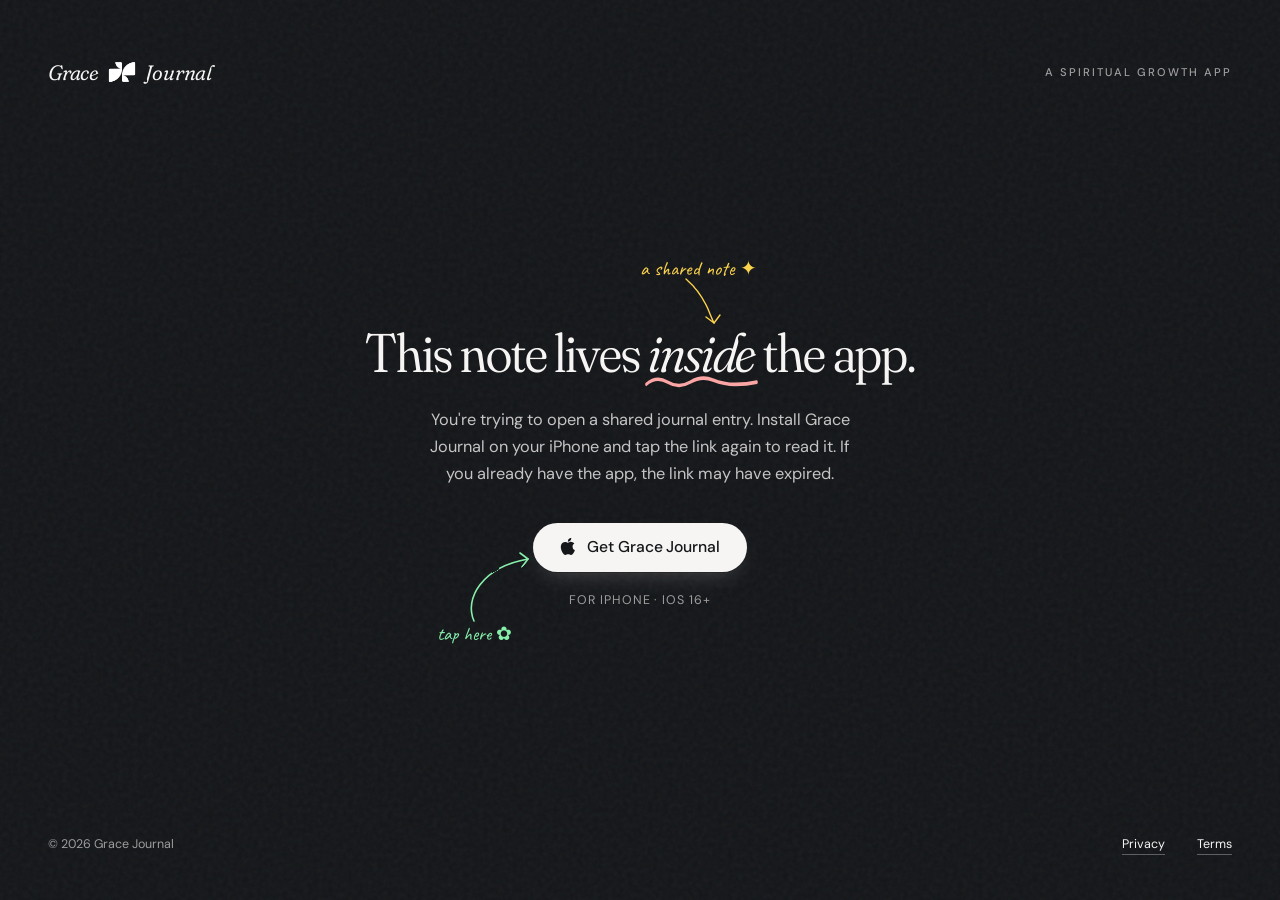
==== d/index.html @ b7d51db0 "Update Update" ====
<!DOCTYPE html>
<html lang="en">
<head>
<meta charset="UTF-8">
<meta name="viewport" content="width=device-width, initial-scale=1.0">
<title>A shared note — Grace Journal</title>
<meta name="description" content="Someone shared a journal entry from Grace Journal. Install the app on your iPhone and tap the link again to read it.">
<meta name="theme-color" content="#141619">

<link rel="icon" type="image/png" sizes="32x32" href="/Static/icons/favicon-32.png?v=2">
<link rel="icon" type="image/png" sizes="192x192" href="/Static/icons/apple-touch-icon.png?v=2">
<link rel="apple-touch-icon" sizes="180x180" href="/Static/icons/apple-touch-icon.png?v=2">

<meta property="og:site_name" content="Grace Journal">
<meta property="og:locale" content="en_US">
<meta property="og:type" content="website">
<meta property="og:url" content="https://gracejournal.co">
<meta property="og:title" content="A shared note from Grace Journal">
<meta property="og:description" content="Someone shared a journal entry from Grace Journal. Install the app on your iPhone and tap the link again to read it.">
<meta property="og:image" content="https://gracejournal.co/Static/icons/og-image.png">
<meta property="og:image:secure_url" content="https://gracejournal.co/Static/icons/og-image.png">
<meta property="og:image:type" content="image/png">
<meta property="og:image:width" content="1200">
<meta property="og:image:height" content="630">
<meta property="og:image:alt" content="Grace Journal — a spiritual growth app">

<meta name="twitter:card" content="summary_large_image">
<meta name="twitter:title" content="A shared note from Grace Journal">
<meta name="twitter:description" content="Someone shared a journal entry from Grace Journal. Install the app on your iPhone and tap the link again to read it.">
<meta name="twitter:image" content="https://gracejournal.co/Static/icons/og-image.png">
<meta name="twitter:image:alt" content="Grace Journal — a spiritual growth app">

<link rel="preconnect" href="https://fonts.googleapis.com">
<link rel="preconnect" href="https://fonts.gstatic.com" crossorigin>
<link href="https://fonts.googleapis.com/css2?family=Fraunces:ital,opsz,wght,SOFT@0,9..144,300..600,30..100;1,9..144,300..600,30..100&family=DM+Sans:wght@400;500&family=Caveat:wght@400;600&display=swap" rel="stylesheet">

<link rel="stylesheet" href="/Static/share.css">
</head>
<body>

<svg class="defs" aria-hidden="true">
  <defs>
    <filter id="rough" x="-5%" y="-5%" width="110%" height="110%">
      <feTurbulence type="fractalNoise" baseFrequency="0.03" numOctaves="2" seed="4"/>
      <feDisplacementMap in="SourceGraphic" scale="2"/>
    </filter>
  </defs>
</svg>

<header>
  <a href="/" class="brand">
    <span class="wordmark">Grace</span>
    <img class="brand-logo" src="/Static/icons/logo.png" alt="Grace Journal logo">
    <span class="wordmark">Journal</span>
  </a>
  <span class="meta">A Spiritual Growth App</span>
</header>

<main>
  <div class="share-wrap">

    <span class="ann ann-headline">a shared note ✦</span>
    <svg class="ann-arrow-headline" viewBox="0 0 55 55" width="55" height="55" aria-hidden="true">
      <path d="M 8 6 Q 22 18, 30 36 Q 34 46, 36 50"
            stroke="currentColor" stroke-width="1.4"
            fill="none" stroke-linecap="round"
            filter="url(#rough)"/>
      <path d="M 28 44 L 36 50 L 42 42"
            stroke="currentColor" stroke-width="1.4"
            fill="none" stroke-linecap="round" stroke-linejoin="round"
            filter="url(#rough)"/>
    </svg>

    <h1 class="headline">
      This note lives <em class="ul ul-coral">inside</em> the app.
    </h1>

    <p class="lede">
      You're trying to open a shared journal entry. Install Grace Journal on your iPhone and tap the link again to read it. If you already have the app, the link may have expired.
    </p>

    <div class="cta-wrap">
      <a href="https://apps.apple.com/" class="cta">
        <svg viewBox="0 0 24 24" fill="currentColor" aria-hidden="true">
          <path d="M17.05 12.04c-.03-2.95 2.41-4.36 2.52-4.43-1.38-2.01-3.52-2.29-4.28-2.32-1.81-.18-3.55 1.07-4.47 1.07-.94 0-2.36-1.05-3.88-1.02-2 .03-3.84 1.16-4.87 2.95-2.08 3.6-.53 8.92 1.5 11.84.99 1.43 2.17 3.04 3.71 2.98 1.5-.06 2.07-.97 3.88-.97 1.81 0 2.32.97 3.9.94 1.61-.03 2.63-1.46 3.61-2.9 1.14-1.66 1.6-3.27 1.63-3.36-.04-.02-3.13-1.2-3.16-4.78zM14.16 3.45c.81-.99 1.36-2.36 1.21-3.73-1.17.05-2.59.78-3.43 1.76-.75.87-1.41 2.26-1.23 3.6 1.3.1 2.64-.66 3.45-1.63z"/>
        </svg>
        Get Grace Journal
      </a>
      <svg class="ann-arrow-cta" viewBox="0 0 80 80" width="80" height="80" aria-hidden="true">
        <path d="M 10 72 C 0 50, 18 18, 64 10"
              stroke="currentColor" stroke-width="1.6"
              fill="none" stroke-linecap="round"
              filter="url(#rough)"/>
        <path d="M 56 4 L 64 10 L 58 18"
              stroke="currentColor" stroke-width="1.6"
              fill="none" stroke-linecap="round" stroke-linejoin="round"
              filter="url(#rough)"/>
      </svg>
      <span class="ann ann-cta">tap here ✿</span>
    </div>

    <p class="note">For iPhone · iOS 16+</p>

  </div>
</main>

<footer>
  <span>© 2026 Grace Journal</span>
  <nav class="nav-links" aria-label="Legal">
    <a href="/privacy.html">Privacy</a>
    <a href="/terms.html">Terms</a>
  </nav>
</footer>

</body>
</html>
---- Static/share.css ----
/* ─────────────────────────────────────────────────────────────
   Grace Journal — Share landing page
   Dark editorial theme, brand-aligned annotations.
   ───────────────────────────────────────────────────────────── */

:root {
  --bg: #141619;
  --ink: #F6F5F3;
  --ink-mute: rgba(246, 245, 243, 0.78);
  --ink-soft: rgba(246, 245, 243, 0.6);
  --ink-faint: rgba(246, 245, 243, 0.32);

  --purple: #C4B5FD;
  --pink:   #F9A8D4;
  --yellow: #FCD34D;
  --blue:   #93C5FD;
  --sage:   #86EFAC;
  --coral:  #FCA5A5;

  --serif: 'Fraunces', Georgia, 'Times New Roman', serif;
  --sans:  'DM Sans', system-ui, -apple-system, sans-serif;
  --hand:  'Caveat', 'Bradley Hand', cursive;
}

* { box-sizing: border-box; margin: 0; padding: 0; }

html { background: var(--bg); -webkit-text-size-adjust: 100%; }

body {
  background: var(--bg);
  color: var(--ink);
  font-family: var(--sans);
  -webkit-font-smoothing: antialiased;
  text-rendering: optimizeLegibility;
  min-height: 100vh;
  min-height: 100svh;
  display: grid;
  grid-template-rows: auto 1fr auto;
  padding: clamp(1.5rem, 4vw, 3rem);
  position: relative;
  overflow-x: hidden;
}

/* Film grain */
body::before {
  content: '';
  position: fixed;
  inset: 0;
  pointer-events: none;
  z-index: 1;
  opacity: 0.05;
  background-image: url("data:image/svg+xml,%3Csvg viewBox='0 0 200 200' xmlns='http://www.w3.org/2000/svg'%3E%3Cfilter id='n'%3E%3CfeTurbulence type='fractalNoise' baseFrequency='0.9' numOctaves='3' /%3E%3C/filter%3E%3Crect width='100%25' height='100%25' filter='url(%23n)'/%3E%3C/svg%3E");
}

.defs {
  position: absolute;
  width: 0; height: 0;
  pointer-events: none;
}

/* ───── Header ───── */
header {
  display: flex;
  justify-content: space-between;
  align-items: center;
  flex-wrap: wrap;
  gap: 0.5rem 2rem;
  z-index: 2;
  position: relative;
}

.brand {
  display: inline-flex;
  align-items: center;
  gap: 0.05rem;
  text-decoration: none;
  color: inherit;
  transition: opacity 0.3s ease;
}

.brand:hover, .brand:focus-visible { opacity: 0.7; }

.brand .brand-logo {
  width: 3rem;
  height: 3rem;
  border-radius: 0.5rem;
  object-fit: contain;
  display: block;
  flex-shrink: 0;
  margin: 0 -0.1rem;
}

.wordmark {
  font-family: var(--serif);
  font-style: italic;
  font-weight: 350;
  font-size: 1.3rem;
  letter-spacing: -0.01em;
  font-variation-settings: 'opsz' 24, 'SOFT' 80;
}

.meta {
  font-family: var(--sans);
  font-size: 0.7rem;
  font-weight: 500;
  letter-spacing: 0.18em;
  text-transform: uppercase;
  color: var(--ink-soft);
}

/* ───── Main ───── */
main {
  display: flex;
  flex-direction: column;
  justify-content: center;
  align-items: center;
  text-align: center;
  position: relative;
  z-index: 2;
  padding: clamp(2rem, 6vh, 4rem) 0;
}

.share-wrap {
  position: relative;
  max-width: 36rem;
  width: 100%;
}

.headline {
  font-family: var(--serif);
  font-weight: 350;
  font-size: clamp(2.1rem, 6vw, 3.4rem);
  line-height: 1.08;
  letter-spacing: -0.02em;
  margin-bottom: 1.5rem;
  font-variation-settings: 'opsz' 144, 'SOFT' 60;
}

.headline em {
  font-style: italic;
  font-weight: 350;
}

.lede {
  font-family: var(--sans);
  font-size: 1.02rem;
  line-height: 1.65;
  color: var(--ink-mute, rgba(246, 245, 243, 0.78));
  max-width: 28rem;
  margin: 0 auto 2.2rem;
}

/* CTA */
.cta-wrap {
  position: relative;
  display: inline-block;
  overflow: visible;
}

.cta {
  display: inline-flex;
  align-items: center;
  gap: 0.6rem;
  background: var(--ink);
  color: var(--bg);
  text-decoration: none;
  padding: 0.85rem 1.7rem 0.9rem;
  border-radius: 999px;
  font-family: var(--sans);
  font-weight: 500;
  font-size: 0.98rem;
  letter-spacing: -0.005em;
  transition: transform 0.22s cubic-bezier(0.2, 0.7, 0.2, 1),
              box-shadow 0.22s ease,
              background 0.22s ease;
  box-shadow: 0 1px 0 rgba(0, 0, 0, 0.2),
              0 10px 24px -10px rgba(246, 245, 243, 0.25);
}

.cta:hover {
  transform: translateY(-2px);
  box-shadow: 0 1px 0 rgba(0, 0, 0, 0.2),
              0 16px 32px -10px rgba(246, 245, 243, 0.35);
}

.cta:active { transform: translateY(0); }

.cta svg {
  width: 1.1rem;
  height: 1.1rem;
  flex-shrink: 0;
}

.note {
  margin-top: 1.25rem;
  font-size: 0.78rem;
  color: var(--ink-soft);
  letter-spacing: 0.08em;
  text-transform: uppercase;
}

/* ───── Annotations (matches index.css style) ───── */

/* Wavy hand-drawn underline */
.ul {
  position: relative;
  display: inline-block;
  font-style: normal;
}
.ul::after {
  content: '';
  position: absolute;
  left: -3px;
  right: -3px;
  bottom: -0.18em;
  height: 0.4em;
  background-repeat: no-repeat;
  background-size: 100% 100%;
  pointer-events: none;
}
.ul-coral::after {
  background-image: url("data:image/svg+xml,%3Csvg xmlns='http://www.w3.org/2000/svg' viewBox='0 0 100 10' preserveAspectRatio='none'%3E%3Cpath d='M 1 6 Q 10 2, 20 5 T 40 5 T 60 4 T 80 6 T 99 5' stroke='%23FCA5A5' stroke-width='1.6' fill='none' stroke-linecap='round'/%3E%3C/svg%3E");
}
.ul-blue::after {
  background-image: url("data:image/svg+xml,%3Csvg xmlns='http://www.w3.org/2000/svg' viewBox='0 0 100 10' preserveAspectRatio='none'%3E%3Cpath d='M 1 6 Q 10 2, 20 5 T 40 5 T 60 4 T 80 6 T 99 5' stroke='%2393C5FD' stroke-width='1.6' fill='none' stroke-linecap='round'/%3E%3C/svg%3E");
}
em.ul { font-style: italic; }

/* Handwritten annotations */
.ann {
  font-family: var(--hand);
  font-weight: 400;
  line-height: 1.15;
  pointer-events: none;
  white-space: nowrap;
  position: absolute;
  z-index: 3;
}

.ann-headline {
  top: -4.2rem;
  left: 50%;
  transform: translateX(-50%) rotate(-3deg);
  font-size: 1.25rem;
  color: var(--yellow);
}

.ann-arrow-headline {
  position: absolute;
  top: -3.2rem;
  left: calc(50% + 2.4rem);
  width: 55px;
  height: 55px;
  color: var(--yellow);
  pointer-events: none;
  z-index: 3;
}

.ann-cta {
  bottom: -4.6rem;
  right: calc(50% + 8rem);
  transform: translateX(50%) rotate(-4deg);
  font-size: 1.2rem;
  color: var(--sage);
}

.ann-arrow-cta {
  position: absolute;
  bottom: -3.6rem;
  right: calc(50% + 6rem);
  width: 80px;
  height: 80px;
  color: var(--sage);
  pointer-events: none;
  z-index: 3;
}

/* ───── Footer ───── */
footer {
  display: flex;
  justify-content: space-between;
  align-items: baseline;
  flex-wrap: wrap;
  gap: 1rem;
  font-family: var(--sans);
  font-size: 0.78rem;
  color: var(--ink-soft);
  z-index: 2;
  position: relative;
}

.nav-links {
  display: flex;
  gap: clamp(1.25rem, 3vw, 2rem);
}

footer a {
  color: var(--ink);
  text-decoration: none;
  position: relative;
  transition: color 0.3s ease;
}

footer a::after {
  content: '';
  position: absolute;
  left: 0;
  bottom: -3px;
  width: 100%;
  height: 1px;
  background: var(--ink-faint);
  transition: background 0.3s ease;
}

footer a:hover { color: var(--ink); }
footer a:hover::after { background: var(--ink); }

/* ───── Entrance animations ───── */
@keyframes fadeUp {
  from { opacity: 0; transform: translateY(10px); }
  to   { opacity: 1; transform: translateY(0); }
}

header, .share-wrap, footer {
  animation: fadeUp 800ms cubic-bezier(0.2, 0.7, 0.2, 1) both;
}
header      { animation-delay: 0.1s; }
.share-wrap { animation-delay: 0.35s; }
footer      { animation-delay: 0.6s; }

.ann, .ann-arrow-headline, .ann-arrow-cta {
  animation: fadeUp 800ms cubic-bezier(0.2, 0.7, 0.2, 1) both;
}
.ann-headline, .ann-arrow-headline { animation-delay: 1.2s; }
.ann-cta, .ann-arrow-cta           { animation-delay: 1.5s; }

/* ───── Responsive ───── */
@media (max-width: 640px) {
  .ann-headline    { font-size: 1.05rem; top: -3.5rem; }
  .ann-arrow-headline { width: 42px; height: 42px; top: -2.5rem; left: calc(50% + 1.8rem); }
  .ann-cta         { font-size: 1rem; bottom: -3.8rem; right: calc(50% + 7rem); }
  .ann-arrow-cta   { width: 64px; height: 64px; right: calc(50% + 7rem); bottom: -3rem; }
  .cta             { padding: 0.8rem 1.4rem; font-size: 0.95rem; }
}

@media (max-width: 420px) {
  .ann-headline       { font-size: 0.95rem; top: -2.6rem; }
  .ann-arrow-headline { width: 36px; height: 36px; top: -1.8rem; left: calc(50% + 1.2rem); }
  .ann-cta            { font-size: 0.95rem; bottom: -3.4rem; right: calc(50% + 5.5rem); }
  .ann-arrow-cta      { width: 54px; height: 54px; right: calc(50% + 6rem); bottom: -2.6rem; }
}
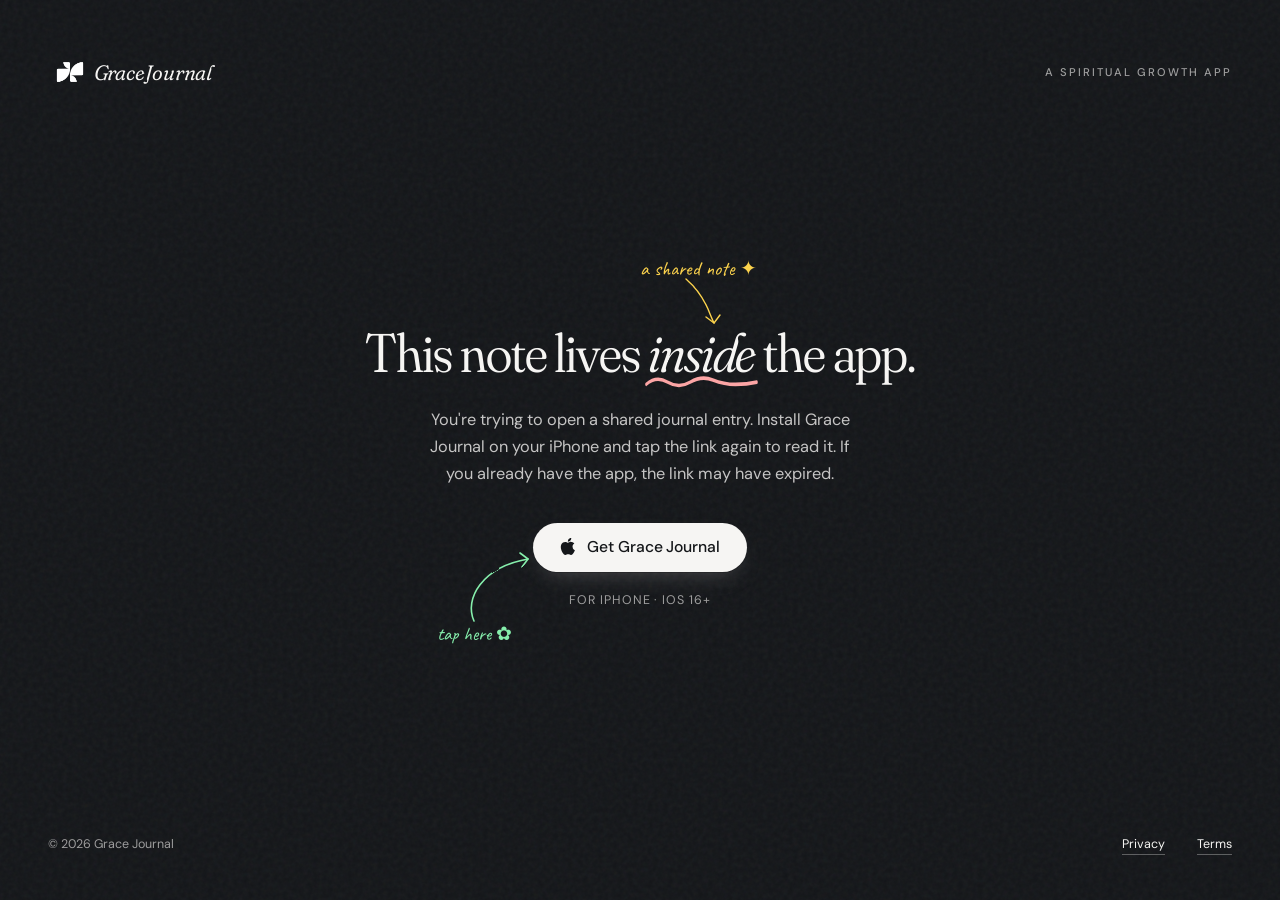
==== commit d7bc1da2: "UPDATE Updated pages" ====
--- a/d/index.html
+++ b/d/index.html
@@ -49,8 +49,8 @@
 
 <header>
   <a href="/" class="brand">
+    <img class="brand-logo" src="/Static/icons/logo.png" alt="Grace Journal logo">
     <span class="wordmark">Grace</span>
-    <img class="brand-logo" src="/Static/icons/logo.png" alt="Grace Journal logo">
     <span class="wordmark">Journal</span>
   </a>
   <span class="meta">A Spiritual Growth App</span>
